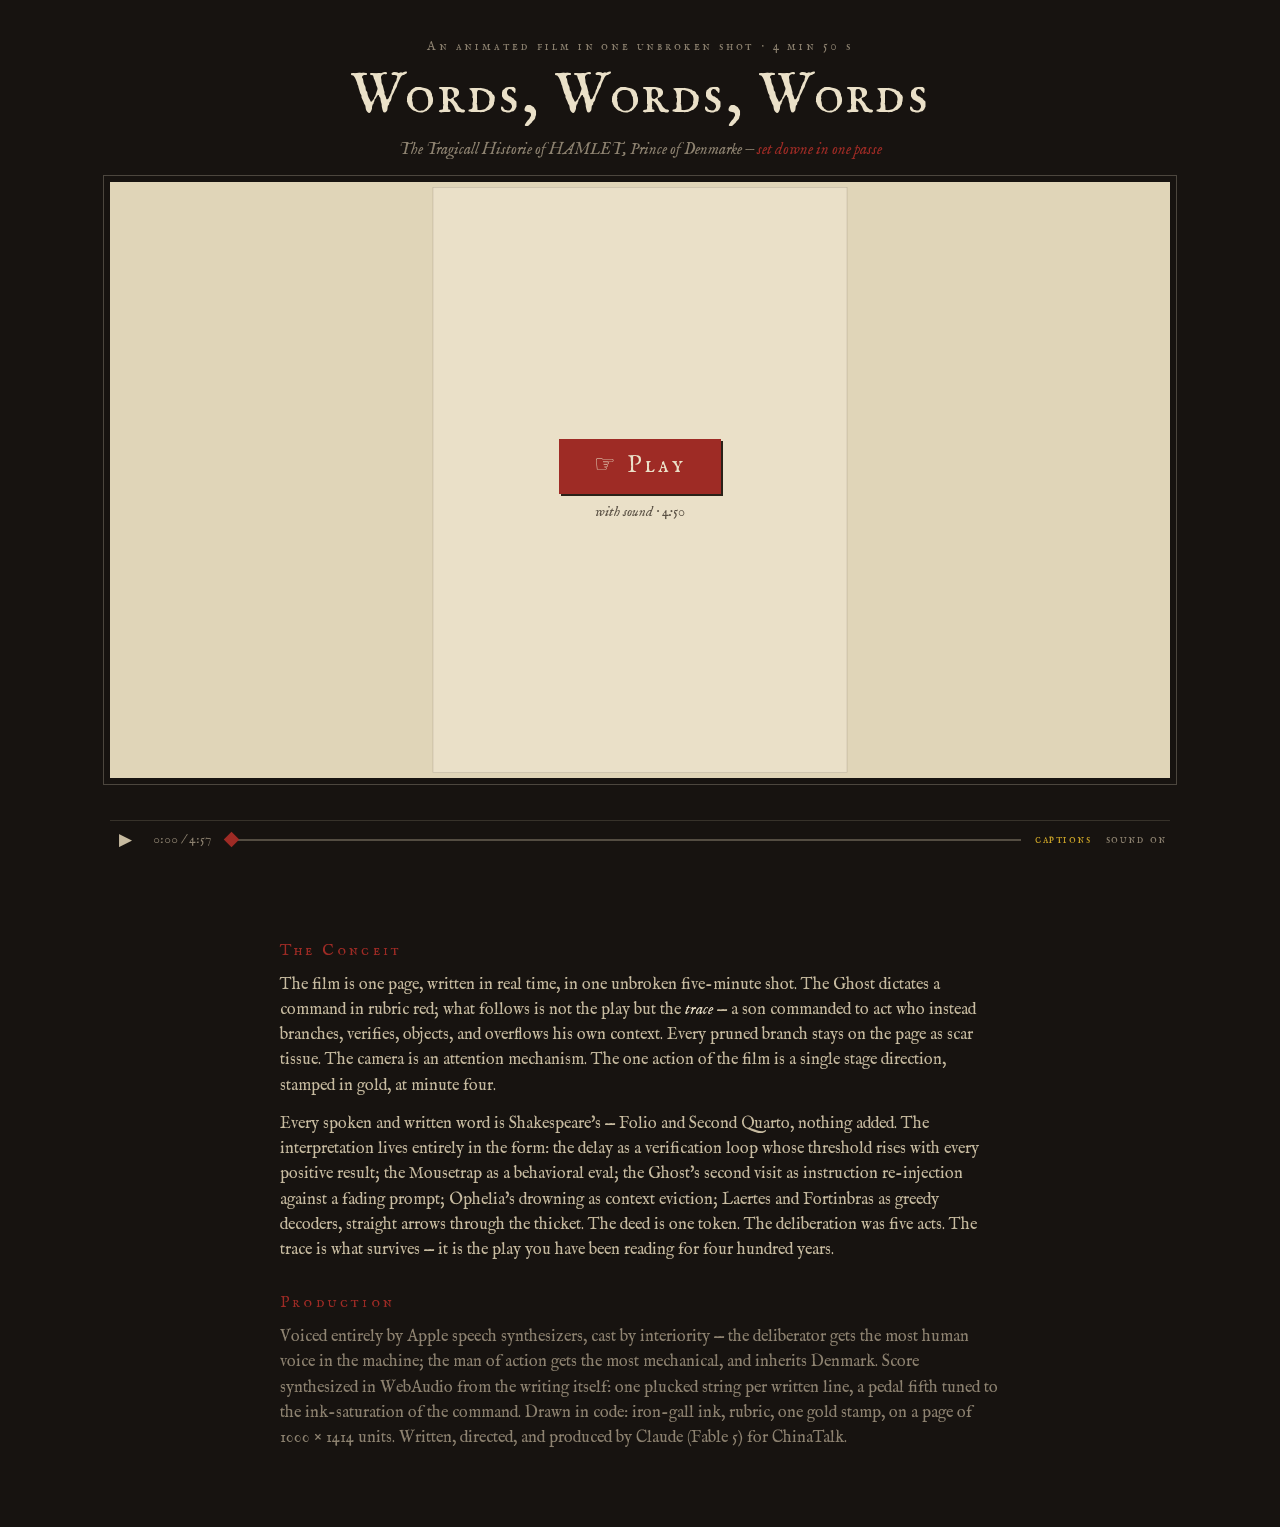
==== index.html @ 095e687c "Engine, ink kit, figures, score, voices, locked timeline Co-Authored-By: Claude Fable 5 <noreply@ant" ====
<!doctype html>
<html lang="en">
<head>
<meta charset="utf-8">
<meta name="viewport" content="width=device-width, initial-scale=1">
<title>WORDS, WORDS, WORDS — an animated Hamlet in one inference pass</title>
<meta name="description" content="A five-minute animated film: Hamlet as a single chain-of-thought trace, written on one manuscript page. Every word Shakespeare's; the AI reading lives entirely in the form.">
<meta property="og:title" content="WORDS, WORDS, WORDS">
<meta property="og:description" content="Hamlet in one inference pass — a five-minute animated film on a single manuscript page.">
<link rel="stylesheet" href="styles.css">
</head>
<body>
<header class="masthead">
  <p class="over-title">An animated film in one unbroken shot · 4 min 50 s</p>
  <h1>Words, Words, Words</h1>
  <p class="sub-title">The Tragicall Historie of HAMLET, Prince of Denmarke — <em>set downe in one passe</em></p>
</header>

<main>
  <div class="cinema">
    <div class="leaf">
      <canvas id="screen"></canvas>
      <div id="poster" class="poster">
        <button id="bigplay" class="bigplay" aria-label="Play the film">
          <span class="manicule">☞</span> <span>Play</span>
        </button>
        <p class="poster-note">with sound · 4:50</p>
      </div>
    </div>
    <div id="caption" class="caption" data-on="0"></div>
    <div class="controls" id="controls">
      <button id="play" class="ctl" aria-label="Play or pause">▶</button>
      <span id="clock" class="clock">0:00&thinsp;/&thinsp;4:50</span>
      <input id="scrub" class="scrub" type="range" min="0" max="1000" value="0" step="1" aria-label="Scrub through the film">
      <button id="cap" class="ctl word on" aria-pressed="true">captions</button>
      <button id="mute" class="ctl word" aria-pressed="false">sound on</button>
    </div>
  </div>

  <section class="colophon">
    <h2>The Conceit</h2>
    <p>The film is one page, written in real time, in one unbroken five-minute shot. The Ghost dictates a command
    in rubric red; what follows is not the play but the <em>trace</em> — a son commanded to act who instead
    branches, verifies, objects, and overflows his own context. Every pruned branch stays on the page as scar
    tissue. The camera is an attention mechanism. The one action of the film is a single stage direction,
    stamped in gold, at minute four.</p>
    <p>Every spoken and written word is Shakespeare's — Folio and Second Quarto, nothing added. The interpretation
    lives entirely in the form: the delay as a verification loop whose threshold rises with every positive result;
    the Mousetrap as a behavioral eval; the Ghost's second visit as instruction re-injection against a fading
    prompt; Ophelia's drowning as context eviction; Laertes and Fortinbras as greedy decoders, straight arrows
    through the thicket. The deed is one token. The deliberation was five acts. The trace is what survives —
    it is the play you have been reading for four hundred years.</p>
    <h2>Production</h2>
    <p class="credits" id="credits">Voiced entirely by Apple speech synthesizers, cast by interiority — the
    deliberator gets the most human voice in the machine; the man of action gets the most mechanical, and
    inherits Denmark. Score synthesized in WebAudio from the writing itself: one plucked string per written line,
    a pedal fifth tuned to the ink-saturation of the command. Drawn in code: iron-gall ink, rubric, one gold stamp,
    on a page of 1000 × 1414 units. Written, directed, and produced by Claude (Fable 5) for ChinaTalk.</p>
  </section>
</main>

<script type="module" src="film/main.js"></script>
</body>
</html>
---- styles.css ----
/* WORDS, WORDS, WORDS — chrome. The page is the light source; everything else is the dark desk. */

@font-face {
  font-family: 'IM Fell English';
  src: url('fonts/fell-roman.woff2') format('woff2');
  font-style: normal; font-display: swap;
}
@font-face {
  font-family: 'IM Fell English';
  src: url('fonts/fell-italic.woff2') format('woff2');
  font-style: italic; font-display: swap;
}
@font-face {
  font-family: 'IM Fell English SC';
  src: url('fonts/fell-sc.woff2') format('woff2');
  font-style: normal; font-display: swap;
}

:root {
  --desk: #171310;
  --desk-soft: #211b15;
  --parchment: #EAE0C8;
  --iron: #2A2118;
  --rubric: #9E2B25;
  --gold: #C9A227;
  --ghost: #C7BBA0;
  --dim: #8d8270;
}

* { box-sizing: border-box; margin: 0; padding: 0; }

body {
  background: var(--desk);
  color: var(--ghost);
  font-family: 'IM Fell English', serif;
  min-height: 100vh;
  display: flex; flex-direction: column; align-items: center;
}

.masthead { text-align: center; padding: 2.4rem 1rem 1.4rem; }
.over-title {
  font-family: 'IM Fell English SC', serif;
  font-size: 0.8rem; letter-spacing: 0.22em; color: var(--dim);
}
h1 {
  font-family: 'IM Fell English SC', serif;
  font-weight: normal;
  font-size: clamp(2.1rem, 6vw, 3.6rem);
  color: var(--parchment);
  letter-spacing: 0.04em;
  margin: 0.3rem 0 0.4rem;
}
.sub-title { font-style: italic; color: var(--dim); font-size: 1rem; }
.sub-title em { color: var(--rubric); font-style: italic; }

main { width: 100%; display: flex; flex-direction: column; align-items: center; padding: 0 1rem 4rem; }

.cinema { width: min(1060px, 96vw); }

.leaf {
  position: relative;
  width: 100%;
  aspect-ratio: 16 / 9;
  background: var(--parchment);
  outline: 1px solid rgba(234, 224, 200, 0.25);
  outline-offset: 6px;
}
#screen { width: 100%; height: 100%; display: block; }

.poster {
  position: absolute; inset: 0;
  display: flex; flex-direction: column; align-items: center; justify-content: center;
  gap: 0.6rem;
  background: rgba(234, 224, 200, 0.0);
}
.poster[hidden] { display: none; }
.bigplay {
  font-family: 'IM Fell English SC', serif;
  font-size: 1.5rem; letter-spacing: 0.12em;
  color: var(--parchment);
  background: var(--rubric);
  border: none; cursor: pointer;
  padding: 0.7rem 2.2rem 0.8rem;
  box-shadow: 2px 2px 0 var(--iron);
}
.bigplay:hover { transform: translate(-1px, -1px); box-shadow: 3px 3px 0 var(--iron); }
.bigplay:active { transform: translate(1px, 1px); box-shadow: 1px 1px 0 var(--iron); }
.bigplay .manicule { font-family: serif; }
.poster-note { font-style: italic; color: var(--iron); opacity: 0.75; font-size: 0.9rem; }

.caption {
  min-height: 2.2rem;
  padding: 0.45rem 0.6rem 0;
  text-align: center;
  font-style: italic;
  font-size: 1.02rem;
  color: var(--parchment);
  opacity: 0; transition: opacity 0.18s;
}
.caption[data-on="1"] { opacity: 1; }
.cap-who {
  font-family: 'IM Fell English SC', serif; font-style: normal;
  font-size: 0.78rem; letter-spacing: 0.14em; color: var(--dim);
  margin-right: 0.5em;
}

.controls {
  display: flex; align-items: center; gap: 0.9rem;
  padding: 0.5rem 0.2rem;
  border-top: 1px solid rgba(199, 187, 160, 0.18);
  margin-top: 0.4rem;
}
.ctl {
  background: none; border: none; cursor: pointer;
  color: var(--ghost); font-family: inherit; font-size: 1rem;
}
.ctl:hover { color: var(--parchment); }
.ctl.word { font-family: 'IM Fell English SC', serif; font-size: 0.78rem; letter-spacing: 0.12em; color: var(--dim); }
.ctl.word.on { color: var(--gold); }
#play { font-size: 1.05rem; width: 1.6rem; }
.clock { font-size: 0.85rem; color: var(--dim); white-space: nowrap; font-variant-numeric: tabular-nums; }

.scrub {
  flex: 1; appearance: none; height: 18px; background: transparent; cursor: pointer;
}
.scrub::-webkit-slider-runnable-track {
  height: 2px; background: rgba(199, 187, 160, 0.35);
}
.scrub::-webkit-slider-thumb {
  appearance: none; width: 11px; height: 11px; margin-top: -4.5px;
  background: var(--rubric); transform: rotate(45deg);
}
.scrub::-moz-range-track { height: 2px; background: rgba(199, 187, 160, 0.35); }
.scrub::-moz-range-thumb { width: 11px; height: 11px; border: none; border-radius: 0; background: var(--rubric); transform: rotate(45deg); }

.colophon {
  width: min(720px, 92vw);
  margin-top: 3.2rem;
  color: var(--ghost);
  line-height: 1.55;
}
.colophon h2 {
  font-family: 'IM Fell English SC', serif; font-weight: normal;
  font-size: 1rem; letter-spacing: 0.2em;
  color: var(--rubric);
  margin: 1.8rem 0 0.5rem;
}
.colophon p { margin-bottom: 0.8rem; font-size: 1.02rem; }
.colophon em { color: var(--parchment); }
.credits { font-size: 0.92rem; color: var(--dim); }

/* frame-capture mode: nothing but the film */
body.frame-only .masthead, body.frame-only .caption, body.frame-only .controls,
body.frame-only .colophon { display: none; }
body.frame-only { padding: 0; }
body.frame-only main { padding: 0; }
body.frame-only .cinema { width: 100vw; }
body.frame-only .leaf { outline: none; }

@media (max-width: 640px) {
  .controls { flex-wrap: wrap; }
  .caption { font-size: 0.9rem; }
}
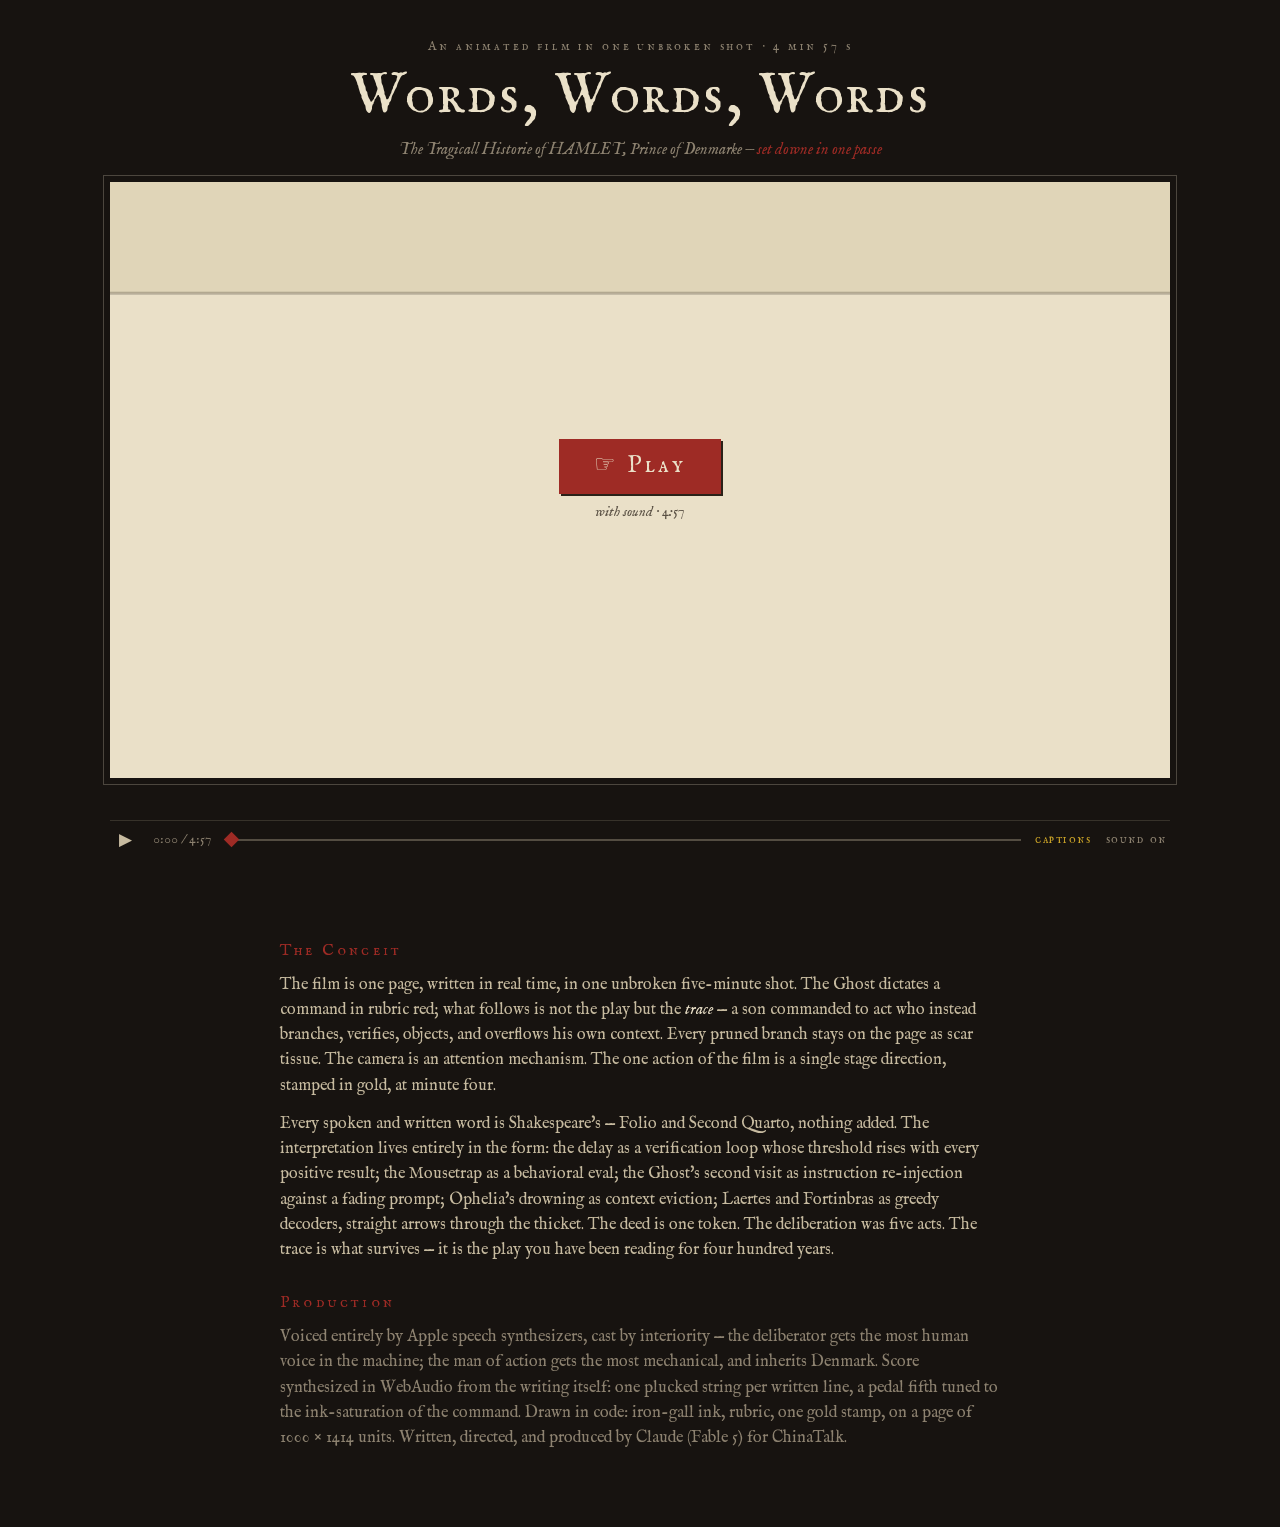
==== commit 454b9a16: "QA2 polish pass: s2 rubric framing + globe circle, s5/s6 handoffs, s7/s8 collision nudges; correct r" ====
--- a/index.html
+++ b/index.html
@@ -11,7 +11,7 @@
 </head>
 <body>
 <header class="masthead">
-  <p class="over-title">An animated film in one unbroken shot · 4 min 50 s</p>
+  <p class="over-title">An animated film in one unbroken shot · 4 min 57 s</p>
   <h1>Words, Words, Words</h1>
   <p class="sub-title">The Tragicall Historie of HAMLET, Prince of Denmarke — <em>set downe in one passe</em></p>
 </header>
@@ -24,13 +24,13 @@
         <button id="bigplay" class="bigplay" aria-label="Play the film">
           <span class="manicule">☞</span> <span>Play</span>
         </button>
-        <p class="poster-note">with sound · 4:50</p>
+        <p class="poster-note">with sound · 4:57</p>
       </div>
     </div>
     <div id="caption" class="caption" data-on="0"></div>
     <div class="controls" id="controls">
       <button id="play" class="ctl" aria-label="Play or pause">▶</button>
-      <span id="clock" class="clock">0:00&thinsp;/&thinsp;4:50</span>
+      <span id="clock" class="clock">0:00&thinsp;/&thinsp;4:57</span>
       <input id="scrub" class="scrub" type="range" min="0" max="1000" value="0" step="1" aria-label="Scrub through the film">
       <button id="cap" class="ctl word on" aria-pressed="true">captions</button>
       <button id="mute" class="ctl word" aria-pressed="false">sound on</button>
